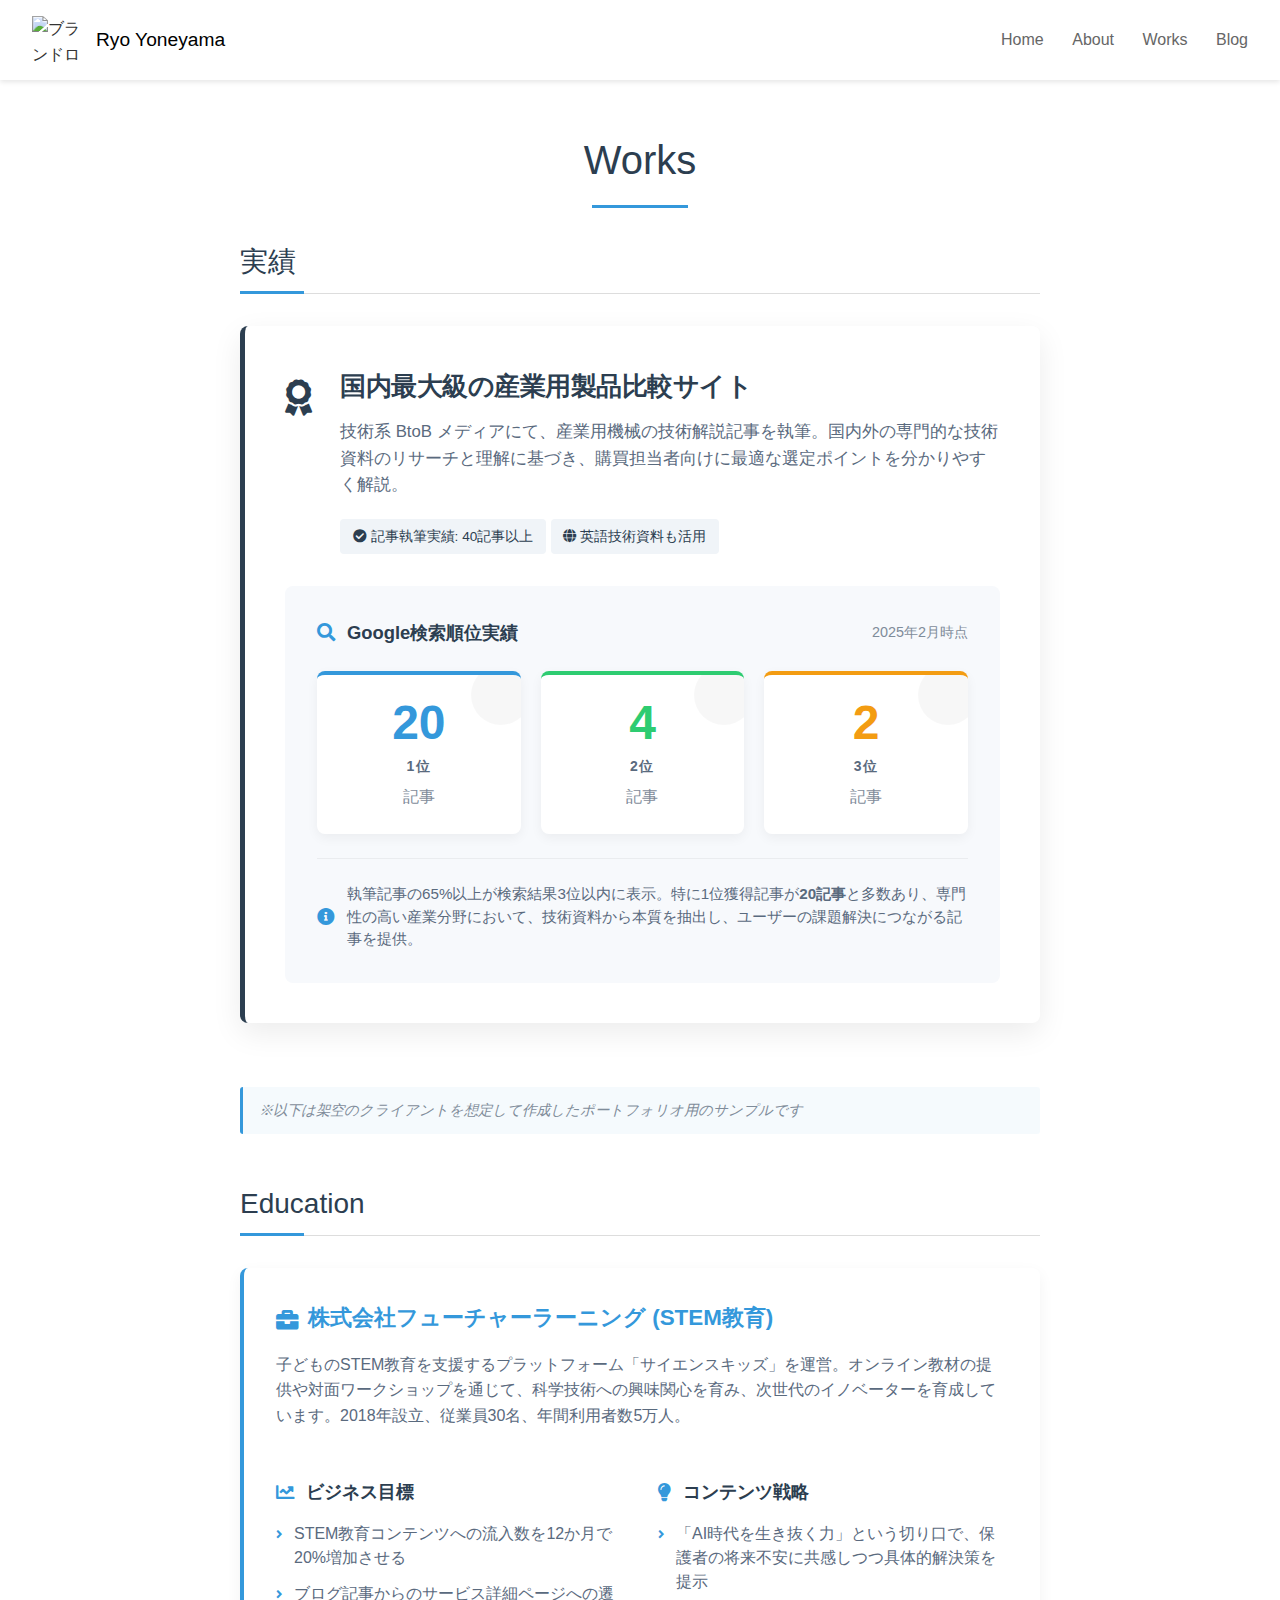
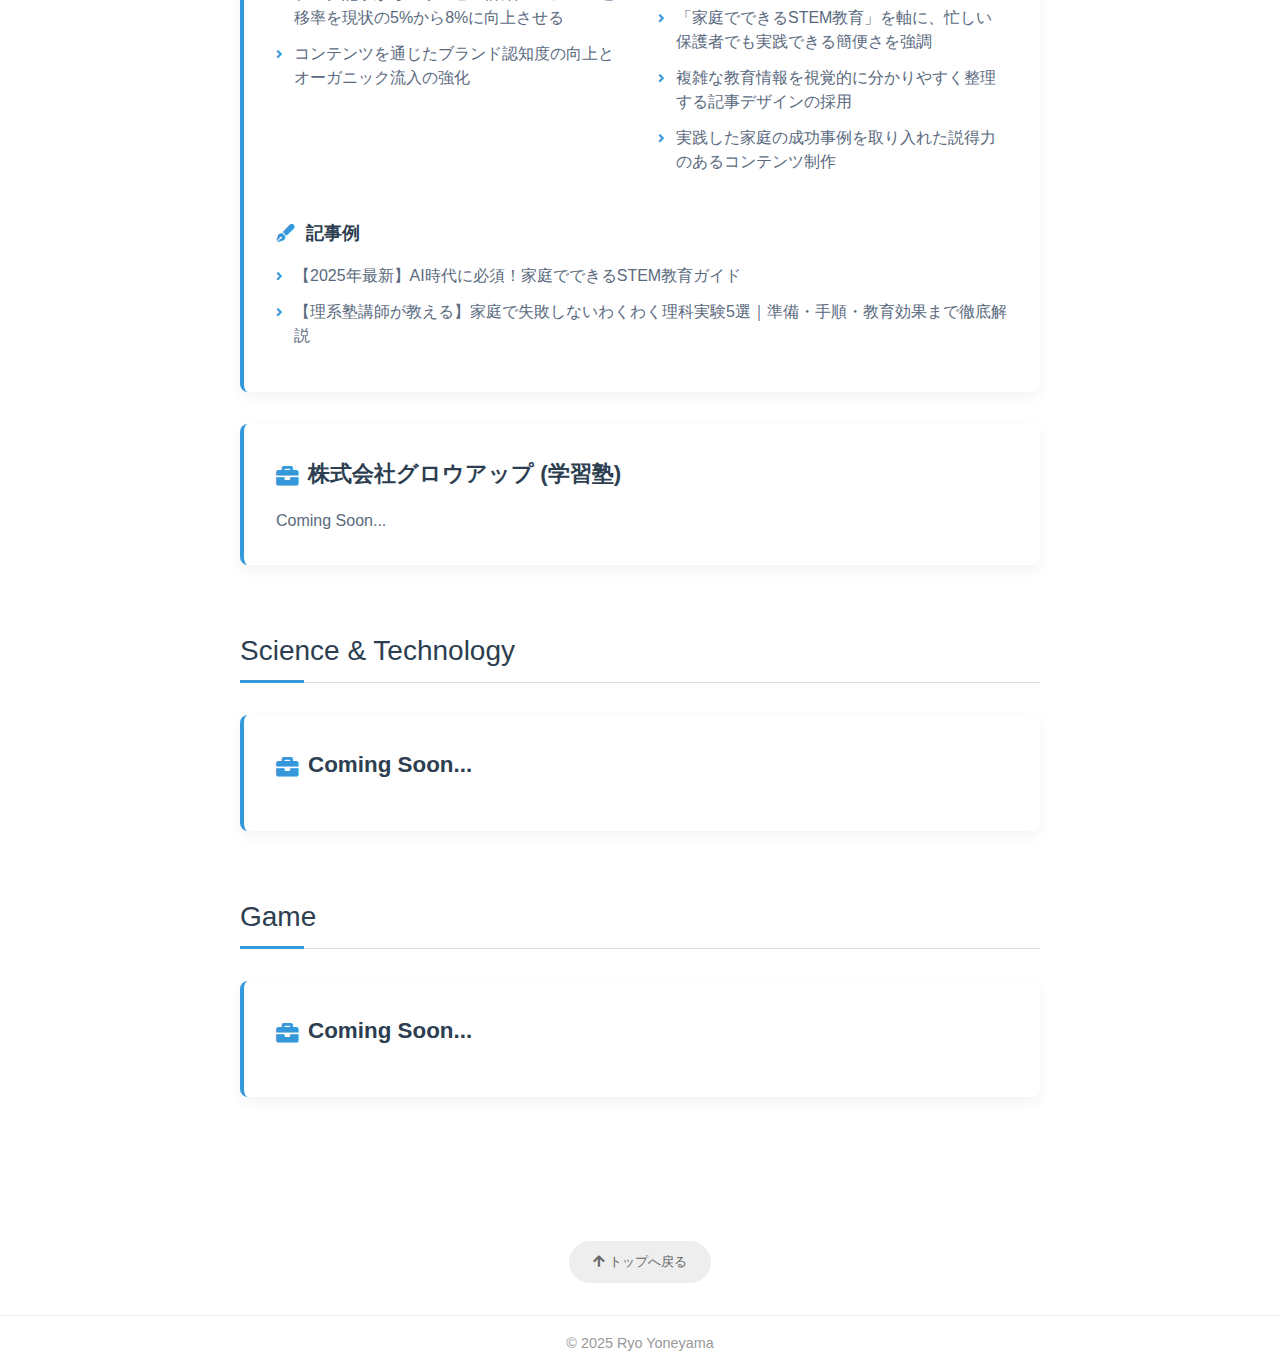
==== Works/index.html @ 212a315f "初期コミット" ====
<!DOCTYPE html>
<html lang="ja">
<head>
  <meta charset="UTF-8">
  <meta name="viewport" content="width=device-width, initial-scale=1.0">
  <title>Works | Ryo Yoneyama</title>
  <link rel="stylesheet" href="../styles/style.css">
  <link rel="stylesheet" href="styles/Client.css">
  <link rel="stylesheet" href="styles/achievements.css">
  <link rel="stylesheet" href="../styles/works.css">
  <link rel="stylesheet" href="https://cdnjs.cloudflare.com/ajax/libs/font-awesome/5.15.4/css/all.min.css">
  <link rel="preconnect" href="https://fonts.googleapis.com">
  <link rel="preconnect" href="https://fonts.gstatic.com" crossorigin>
  <link href="https://fonts.googleapis.com/css2?family=Montserrat:wght@400;500;600;700&display=swap" rel="stylesheet">
</head>
<body>
  <nav>
    <div class="brand">
      <a href="/">
        <img src="https://ucarecdn.com/090e26a0-2323-4245-b5f7-42a350c98425/-/format/auto/" alt="ブランドロゴ" class="logo">
        <span>Ryo Yoneyama</span>
      </a>
    </div>
    <div class="menu">
      <a href="/">Home</a>
      <a href="/about.html">About</a>
      <a href="/Works/index.html">Works</a>
      <a href="/blog.html">Blog</a>
    </div>
  </nav>

  <main class="works-content">
    <h1>Works</h1>
     
    <!-- 表現を改善した実績セクション -->
<section class="works-category">
  <h2>実績</h2>
  <div class="achievement-card">
    <div class="achievement-header">
      <div class="achievement-icon">
        <i class="fas fa-award"></i>
      </div>
      <div class="achievement-title">
        <h3>国内最大級の産業用製品比較サイト</h3>
        <p>技術系 BtoB メディアにて、産業用機械の技術解説記事を執筆。国内外の専門的な技術資料のリサーチと理解に基づき、購買担当者向けに最適な選定ポイントを分かりやすく解説。</p>
        <span class="achievement-tag"><i class="fas fa-check-circle"></i> 記事執筆実績: 40記事以上</span>
        <span class="achievement-tag"><i class="fas fa-globe"></i> 英語技術資料も活用</span>
      </div>
    </div>
    
    <div class="achievement-metrics">
      <div class="metrics-header">
        <div class="metrics-title">
          <i class="fas fa-search"></i>
          <span>Google検索順位実績</span>
        </div>
        <div class="metrics-date">2025年2月時点</div>
      </div>
      
      <div class="metrics-grid">
        <div class="metric-card">
          <div class="metric-number">20</div>
          <div class="metric-label">1位</div>
          <div class="metric-description">記事</div>
        </div>
        
        <div class="metric-card">
          <div class="metric-number">4</div>
          <div class="metric-label">2位</div>
          <div class="metric-description">記事</div>
        </div>
        
        <div class="metric-card">
          <div class="metric-number">2</div>
          <div class="metric-label">3位</div>
          <div class="metric-description">記事</div>
        </div>
      </div>
      
      <div class="achievement-info">
        <i class="fas fa-info-circle info-icon"></i>
        <p class="info-text">執筆記事の65%以上が検索結果3位以内に表示。特に1位獲得記事が<strong>20記事</strong>と多数あり、専門性の高い産業分野において、技術資料から本質を抽出し、ユーザーの課題解決につながる記事を提供。</p>
      </div>
    </div>
  </div>
</section>

    <p class="note">※以下は架空のクライアントを想定して作成したポートフォリオ用のサンプルです</p>
      
    <section class="works-category">
        <h2>Education</h2>
            <!-- 株式会社フューチャーラーニング (STEM教育) -->
            <a href="STEM/index.html" class="card-link">
              <div class="work-item-detail clickable-card">
                <a href="STEM/index.html">
                    <h3>株式会社フューチャーラーニング (STEM教育)</h3>
                </a>
                <p>子どものSTEM教育を支援するプラットフォーム「サイエンスキッズ」を運営。オンライン教材の提供や対面ワークショップを通じて、科学技術への興味関心を育み、次世代のイノベーターを育成しています。2018年設立、従業員30名、年間利用者数5万人。</p>
                <div class="work-item-row">
                    <div class="work-item-col">
                        <h4><i class="fas fa-chart-line"></i> ビジネス目標</h4>
                        <ul>
                          <li><i class="fas fa-angle-right"></i> STEM教育コンテンツへの流入数を12か月で20%増加させる</li>
                          <li><i class="fas fa-angle-right"></i> ブログ記事からのサービス詳細ページへの遷移率を現状の5%から8%に向上させる</li>
                          <li><i class="fas fa-angle-right"></i> コンテンツを通じたブランド認知度の向上とオーガニック流入の強化</li>
                        </ul>
                    </div>
                    <div class="work-item-col">
                        <h4><i class="fas fa-lightbulb"></i> コンテンツ戦略</h4>
                        <ul>
                          <li><i class="fas fa-angle-right"></i> 「AI時代を生き抜く力」という切り口で、保護者の将来不安に共感しつつ具体的解決策を提示</li>
                          <li><i class="fas fa-angle-right"></i> 「家庭でできるSTEM教育」を軸に、忙しい保護者でも実践できる簡便さを強調</li>
                          <li><i class="fas fa-angle-right"></i> 複雑な教育情報を視覚的に分かりやすく整理する記事デザインの採用</li>
                          <li><i class="fas fa-angle-right"></i> 実践した家庭の成功事例を取り入れた説得力のあるコンテンツ制作</li>
                        </ul>
                    </div>
                </div>
                <div class="work-item-col">
                  <h4><i class="fas fa-pen-fancy"></i>記事例</h4>
                  <ul>
                    <li><i class="fas fa-angle-right"></i>【2025年最新】AI時代に必須！家庭でできるSTEM教育ガイド</li>
                    <li><i class="fas fa-angle-right"></i>【理系塾講師が教える】家庭で失敗しないわくわく理科実験5選｜準備・手順・教育効果まで徹底解説                    </li>
                  </ul>
                </div>  
              </div>
            </a>

            <!-- 株式会社グロウアップ (学習塾) -->
            <a href="#" class="work-item">
                <h3>株式会社グロウアップ (学習塾)</h3>
                <p>Coming Soon...</p>
            </a>
    </section>

    <section class="works-category">
        <h2>Science & Technology</h2>
            <a href="#" class="work-item">
                <h3>Coming Soon...</h3>
            </a>
    </section>

    <section class="works-category">
        <h2>Game</h2>
            <a href="#" class="work-item">
                <h3>Coming Soon...</h3>
            </a>
    </section>

  </main>

  <div class="back-to-top">
    <button id="scrollToTopBtn"><i class="fas fa-arrow-up"></i> トップへ戻る</button>
  </div>

  <footer>
    © 2025 Ryo Yoneyama 
  </footer>

  <script src="../scripts/script.js"></script>
</body>
</html>
---- styles/style.css ----
/* styles/style.css */
/* リセットCSS (必要に応じて追加) */
body, h1, h2, h3, p, ul, li {
  margin: 0;
  padding: 0;
}


/* 全体的なスタイル */
body {
  font-family: 'Poppins', 'Noto Sans JP', sans-serif;
  -webkit-font-smoothing: antialiased;
  -moz-osx-font-smoothing: grayscale;
  font-weight: 400; /* 基本の太さを 400 に */
  line-height: 1.6;
  color: #333;
  background-color: #fff;
}


/* 見出し */
h1 {
  font-weight: 500; /* 例 */
}


h2 {
  font-weight: 500; /* Category, Service, About の見出し */
}


.category-item h3 {
  font-weight: 600; /* 各カテゴリのタイトル (教育、科学技術、ゲーム) */
}


.category-subtitle {
  font-weight: 500; /* EDUCATION など */
  /* ... */
}
.profile h2{
    font-weight: 600; /* 米山 凌 */
}


.personal-info h3,
  .career h3, .contact h3 {
    font-weight: 500;
}


/* ナビゲーション */
nav {
  display: flex;
  justify-content: space-between;
  align-items: center;
  padding: 1rem 2rem;
  background-color: #fff;
  box-shadow: 0 2px 5px rgba(0, 0, 0, 0.1);
}


/* styles/style.css */

.brand a {
    display: flex;
    align-items: center;
    gap: 1rem; /* ロゴとテキストの間隔 */
    text-decoration: none;
    color: inherit;
  }
  
.logo {
    width: 3rem;
    height: 3rem;
  }
  
.brand span {
    font-size: 1.2rem;      /* 画像に合わせて調整 */
    font-weight: 400;      /* 画像に合わせて調整 */
    font-family: sans-serif; /* より一般的なサンセリフ体に */
    color: #000;            /* 画像に合わせて黒に */
  }


.menu a {
  margin-left: 1.5rem;
  text-decoration: none;
  color: #666;
  transition: color 0.2s;
}


.menu a:hover {
  color: #333;
}


/* 改善したヒーローセクションのCSS */

/* エレガントなフォントを使用したヒーローセクションのCSS（アニメーションなし） */

.hero {
  position: relative;
  height: 85vh;
  width: 100%;
  overflow: hidden;
}

.hero-image {
  width: 100%;
  height: 100%;
  object-fit: cover;
  filter: brightness(90%) contrast(110%);
}

.hero-overlay {
  position: absolute;
  top: 0;
  left: 0;
  width: 100%;
  height: 100%;
  background: linear-gradient(135deg, rgba(0, 0, 0, 0.7) 0%, rgba(0, 0, 0, 0.4) 100%);
}

.hero-content {
  position: absolute;
  top: 50%;
  left: 10%;
  transform: translateY(-50%);
  max-width: 40rem;
  z-index: 10;
  color: #fff;
}

.text-container {
  position: relative;
  margin-bottom: 2.5rem;
}

/* エレガントなタイポグラフィ */
.hero-headline {
  font-family: 'Playfair Display', 'Noto Serif JP', serif;
  font-weight: 700;
  font-size: 2.8rem;
  line-height: 1.4;
  letter-spacing: -0.02em;
  margin-bottom: 1.5rem;
}

.hero-subtext {
  font-family: 'Playfair Display', 'Noto Serif JP', serif;
  font-size: 1.5rem;
  font-weight: 400;
  line-height: 1.7;
  letter-spacing: 0.01em;
  margin-bottom: 1rem;
  font-style: italic;
}

.hero-line, 
.hero-line-sub {
  display: block;
  white-space: nowrap;
  position: relative;
}

/* CTAボタンスタイル */
.hero-cta {
  display: inline-block;
  background: linear-gradient(135deg, #3498db 0%, #2980b9 100%);
  color: #fff;
  text-decoration: none;
  padding: 1rem 2.2rem;
  border-radius: 50px;
  font-size: 1rem;
  font-weight: 500;
  letter-spacing: 0.05em;
  text-transform: uppercase;
  transition: all 0.3s ease;
  box-shadow: 0 10px 20px rgba(0, 0, 0, 0.1);
}

.hero-cta:hover {
  background: linear-gradient(135deg, #2980b9 0%, #2c3e50 100%);
  transform: translateY(-3px);
  box-shadow: 0 15px 30px rgba(0, 0, 0, 0.2);
}

.hero-cta i {
  margin-left: 0.5rem;
  transition: transform 0.3s ease;
}

.hero-cta:hover i {
  transform: translateX(5px);
}

/* レスポンシブ調整 */
@media (max-width: 768px) {
  .hero-content {
    left: 5%;
    right: 5%;
  }

  .hero-headline {
    font-size: 2.2rem;
  }

  .hero-subtext {
    font-size: 1.3rem;
  }
}

@media (max-width: 480px) {
  .hero {
    height: 80vh;
  }

  .hero-headline {
    font-size: 1.9rem;
  }

  .hero-subtext {
    font-size: 1.1rem;
  }
}

/* フェードイン用のアニメーション定義 */
@keyframes fadeInDown {
  from {
    opacity: 0;
    transform: translateY(-20px);
  }
  to {
    opacity: 1;
    transform: translateY(0);
  }
}

/* 各要素のアニメーション設定 */
.hero-line, 
.hero-line-sub {
  opacity: 0;
  animation: fadeInDown 0.7s ease forwards;
}

/* 順番に表示されるよう遅延を設定 */
.hero-line:nth-child(1) {
  animation-delay: 0.3s;
}

.hero-line:nth-child(2) {
  animation-delay: 0.7s;
}

.hero-line-sub:nth-child(1) {
  animation-delay: 1.1s;
}

.hero-line-sub:nth-child(2) {
  animation-delay: 1.5s;
}

/* CTAボタンのフェードイン */
.hero-cta {
  opacity: 0;
  animation: fadeInDown 0.7s ease forwards;
  animation-delay: 2s;
}


/* styles/style.css */



.category {
  padding: 5rem 0;
  text-align: center;
}

.category h2 {
  font-size: 2.25rem;
  margin-bottom: 4rem;
  font-weight: 300;
  position: relative;
  display: inline-block;
}

.category h2:after {
  content: "";
  position: absolute;
  bottom: -1rem;
  left: 50%;
  transform: translateX(-50%);
  width: 6rem;
  height: 3px;
  background-color: #3498db;
}

.category-container{
  display:flex;
  justify-content: center;
  gap:5rem;
  flex-wrap: wrap;
}

.category-item {
  width: 18rem;
  text-align: center;
  padding: 2rem 1.5rem;
  background-color: #fff;
  border-radius: 8px;
  box-shadow: 0 5px 15px rgba(0, 0, 0, 0.05);
  transition: transform 0.3s ease, box-shadow 0.3s ease;
}


.category-item:hover {
  transform: translateY(-8px);
  box-shadow: 0 8px 25px rgba(0, 0, 0, 0.1);
}

.category-item i {
  font-size: 3rem;
  color: #3498db;
  margin-bottom: 1.5rem;
  transition: color 0.3s ease;
}

.category-item:hover i {
  color: #2980b9;
}



.category-item h3 {
  font-size: 1.6rem;
  font-weight: 600;
  margin-bottom: 0.5rem;
  color: #2c3e50;
}

.category-subtitle {
  font-size: 0.9rem;
  color: #7f8c9a;
  font-weight: 500;
  letter-spacing: 1px;
  margin-bottom: 1.25rem;
  position: relative;
  display: inline-block;
}
.category-subtitle:after {
  content: "";
  position: absolute;
  bottom: -0.5rem;
  left: 50%;
  transform: translateX(-50%);
  width: 3rem;
  height: 2px;
  background-color: #3498db;
}

.category-item p {
  font-size: 0.95rem;
  color: #5a6a7e;
  line-height: 1.6;
  text-align: left;
}

/* 改善したServiceセクション用CSS */

.service {
  padding: 5rem 0;
  background-color: #f7f9fc;
  text-align: center;
}

.service h2 {
  font-size: 2.25rem;
  margin-bottom: 4rem;
  font-weight: 300;
  position: relative;
  display: inline-block;
}

.service h2:after {
  content: "";
  position: absolute;
  bottom: -1rem;
  left: 50%;
  transform: translateX(-50%);
  width: 6rem;
  height: 3px;
  background-color: #3498db;
}

.service-container {
  display: flex;
  flex-wrap: wrap;
  justify-content: center;
  gap: 2rem;
  max-width: 72rem;
  margin: 0 auto;
}

.service-item {
  display: flex;
  flex-direction: column;
  align-items: center;
  background-color: #fff;
  padding: 2.5rem 1.5rem;
  border-radius: 8px;
  box-shadow: 0 5px 15px rgba(0, 0, 0, 0.05);
  width: 20rem;
  transition: transform 0.3s ease, box-shadow 0.3s ease;
  text-align: center;
}

.service-item:hover {
  transform: translateY(-8px);
  box-shadow: 0 12px 30px rgba(0, 0, 0, 0.1);
}

.service-icon {
  width: 80px;
  height: 80px;
  background-color: rgba(52, 152, 219, 0.1);
  border-radius: 50%;
  display: flex;
  align-items: center;
  justify-content: center;
  margin-bottom: 1.5rem;
}

.service-icon i {
  font-size: 2rem;
  color: #3498db;
  transition: transform 0.3s ease;
}

.service-item:hover .service-icon i {
  transform: scale(1.15);
}

.service-item h3 {
  font-size: 1.3rem;
  font-weight: 600;
  color: #2c3e50;
  margin-bottom: 1rem;
}

.service-item p {
  font-size: 0.95rem;
  color: #5a6a7e;
  line-height: 1.6;
}

/* レスポンシブ対応 */
@media (max-width: 992px) {
  .service-container {
    gap: 1.5rem;
  }
  
  .service-item {
    width: calc(50% - 1.5rem);
    padding: 2rem 1rem;
  }
}

@media (max-width: 768px) {
  .service-item {
    width: 100%;
  }
}


/* 技術スキルセクション用CSS */

.skills {
  padding: 5rem 0;
  text-align: center;
  background-color: #f7f9fc;
}

.skills h2 {
  font-size: 2.25rem;
  margin-bottom: 4rem;
  font-weight: 300;
  position: relative;
  display: inline-block;
}

.skills h2:after {
  content: "";
  position: absolute;
  bottom: -1rem;
  left: 50%;
  transform: translateX(-50%);
  width: 6rem;
  height: 3px;
  background-color: #3498db;
}

.skills-container {
  max-width: 60rem;
  margin: 0 auto;
}

.skill-card {
  display: flex;
  background-color: #fff;
  border-radius: 8px;
  padding: 2.5rem;
  box-shadow: 0 5px 15px rgba(0, 0, 0, 0.05);
  margin-bottom: 1.5rem;
  transition: transform 0.3s ease, box-shadow 0.3s ease;
  text-align: left;
}

.skill-card:hover {
  transform: translateY(-5px);
  box-shadow: 0 12px 30px rgba(0, 0, 0, 0.1);
}

.skill-icon {
  flex: 0 0 80px;
  height: 80px;
  background-color: rgba(52, 152, 219, 0.1);
  border-radius: 50%;
  display: flex;
  align-items: center;
  justify-content: center;
  margin-right: 2rem;
}

.skill-icon i {
  font-size: 2.5rem;
  color: #3498db;
}

.skill-content {
  flex: 1;
}

.skill-content h3 {
  font-size: 1.4rem;
  font-weight: 600;
  margin-bottom: 1rem;
  color: #2c3e50;
}

.skill-content p {
  font-size: 1rem;
  line-height: 1.7;
  color: #5a6a7e;
  margin-bottom: 1.5rem;
}

.skill-tags {
  display: flex;
  flex-wrap: wrap;
  gap: 0.75rem;
}

.skill-tag {
  display: inline-block;
  padding: 0.35rem 0.9rem;
  background-color: rgba(52, 152, 219, 0.1);
  color: #3498db;
  border-radius: 20px;
  font-size: 0.85rem;
  font-weight: 500;
}

/* レスポンシブ対応 */
@media (max-width: 768px) {
  .skill-card {
    flex-direction: column;
    padding: 1.5rem;
  }
  
  .skill-icon {
    margin: 0 auto 1.5rem;
  }
  
  .skill-content h3 {
    text-align: center;
  }
  
  .skill-tags {
    justify-content: center;
  }
}


/* styles/style.css */
.back-to-top {
  /* text-align: center; は不要なので削除 */
  /* text-align: right; も不要なので削除 */
  padding: 2rem 0; /* 上下の余白はそのまま */
}


.back-to-top button {
  display: block; /* ブロックレベル要素に変更 */
  margin: 0 auto;  /* 左右のマージンを auto にして中央揃え */
  /* 既存のスタイルはそのまま */
  align-items: center;
  gap: 0.5rem;
  padding: 0.75rem 1.5rem;
  background-color: #eee;
  color: #666;
  border: none;
  border-radius: 9999px;
  cursor: pointer;
  transition: background-color 0.2s;
}


.back-to-top button:hover {
  background-color: #ddd;
}


/* フッター */
footer {
  text-align: center;
  padding: 1rem;
  border-top: 1px solid #eee;
  color: #999;
  font-size: 0.9rem;
}




/* styles/style.css */


/* ... (既存のスタイルはそのまま) ... */


/* works.css - 全体的なWorkページのスタイル改善 */

.works-content {
  max-width: 800px;
  margin: 0 auto;
  padding: 3rem 2rem;
}

.works-content h1 {
  font-size: 2.5rem;
  margin-bottom: 3rem;
  font-weight: 300;
  position: relative;
  display: inline-block;
  color: #2c3e50;
  text-align: center;
  width: 100%;
}

.works-content h1:after {
  content: "";
  position: absolute;
  bottom: -1rem;
  left: 50%;
  transform: translateX(-50%);
  width: 6rem;
  height: 3px;
  background-color: #3498db;
}

.works-category {
  margin-bottom: 4rem;
}

.works-category h2 {
  font-size: 1.75rem;
  font-weight: 300;
  margin-bottom: 2rem;
  border-bottom: 1px solid #ddd;
  padding-bottom: 0.5rem;
  color: #2c3e50;
  position: relative;
}

.works-category h2:after {
  content: "";
  position: absolute;
  bottom: -1px;
  left: 0;
  width: 4rem;
  height: 3px;
  background-color: #3498db;
}

.note {
  font-size: 0.9rem;
  color: #7f8c9a;
  margin-bottom: 3rem;
  font-style: italic;
  padding: 0.75rem 1rem;
  background-color: rgba(52, 152, 219, 0.05);
  border-left: 3px solid #3498db;
  border-radius: 3px;
}



@media (max-width: 768px) {
  .works-content {
    padding: 2rem 1.5rem;
  }
  
  .work-item-row {
    grid-template-columns: 1fr;
    gap: 1.5rem;
  }
  
  .work-item-detail, 
  .work-item {
    padding: 1.5rem;
  }
}

/* レスポンシブ対応 (例) */
@media (max-width: 768px) {
  nav {
    flex-direction: column;
    align-items: flex-start;
  }


  .menu {
    margin-top: 1rem;
  }


  .menu a {
    margin-left: 0;
    margin-right: 1rem;
    display: block;
    margin-bottom: 0.5rem;
  }
  .hero-content{
      left: 1rem;
      padding: 1rem;
      font-size: 1rem;
  }
  .category-container{
      gap: 2rem;
  }
  .category-item{
      width: 100%;
  }
  .service-container{
      gap:1rem
  }
  .service-item{
      width: 100%;
  }
  .info-container{
      grid-template-columns: 1fr;
  }
}
---- Works/styles/Client.css ----
/* styles/Works/STEM/Client.css */
/* 必要に応じてクライアント固有のスタイルを記述 */

:root {
  --primary-color: #3498db;    /* メインカラー：青 */
  --secondary-color: #e74c3c;  /* アクセントカラー：赤 */
  --tertiary-color: #2ecc71;   /* ハイライトカラー：緑 */
  --bg-light: #f8f8f8;         /* 薄い背景色 */
  --text-dark: #333;           /* 濃いテキスト色 */
  --text-medium: #666;         /* 中間テキスト色 */
  --border-color: #ddd;        /* ボーダー色 */
}

.work-item-detail h1 {
  font-size: 2rem;
  font-weight: 300;
  margin-bottom: 2rem;
  color: var(--text-dark);
  border-bottom: 2px solid var(--primary-color);
  padding-bottom: 0.5rem;
}

.company-info h2 {
  font-size: 1.5rem;
  font-weight: 500;
  margin-bottom: 1rem;
  color: var(--text-dark);
}

.company-info p,
.work-item-col ul,
.article-item ul {
  color: var(--text-medium);
  line-height: 1.6;
  margin-bottom: 1.5rem;
  list-style: none;
}

.work-item-row {
  display: grid;
  grid-template-columns: 1fr 1fr;
  gap: 2rem;
  margin-bottom: 2rem;
}

.work-item-col h3 {
  font-size: 1.2rem;
  font-weight: 500;
  margin-bottom: 1rem;
  border-bottom: 1px solid var(--border-color);
  padding-bottom: 0.5rem;
  color: var(--text-dark);
}

.article-list h3 {
  font-size: 1.5rem;
  font-weight: 500;
  margin-bottom: 1.5rem;
  border-bottom: 2px solid var(--primary-color);
  padding-bottom: 0.5rem;
  color: var(--text-dark);
}

/* 記事グリッドレイアウト */
.article-grid {
  display: grid;
  grid-template-columns: repeat(auto-fill, minmax(300px, 1fr));
  gap: 1.5rem;
}

/* 記事アイテムのスタイル改善 */
.article-item {
  background-color: var(--bg-light);
  padding: 1.2rem;  /* パディングを増やして余白を広く */
  border-radius: 8px;  /* 角丸を少し大きく */
  border-left: 4px solid var(--primary-color);  /* 左側にアクセントボーダー */
  transition: transform 0.2s, box-shadow 0.2s;  /* アニメーション効果 */
  box-shadow: 0 1px 3px rgba(0, 0, 0, 0.1);  /* 微妙な影を追加 */
  text-decoration: none;
  display: block;
}

.article-item:hover {
  transform: translateY(-5px);  /* ホバー時に少し上に移動 */
  box-shadow: 0 5px 15px rgba(0, 0, 0, 0.15);  /* ホバー時に影を強調 */
}

/* 記事タイトルのスタイル改善 */
.article-item h4 {
  font-size: 1.1rem;
  font-weight: 600;
  margin-bottom: 0;
  color: var(--primary-color);
  transition: color 0.2s;
  position: relative; 
  padding-left: 1.5rem; /* アイコン用のスペース */
  line-height: 1.4;
}

/* タイトルアイコン */
.article-item h4::before {
  content: "\f02d"; /* Font Awesome の本アイコン */
  font-family: "Font Awesome 5 Free";
  font-weight: 900;
  position: absolute;
  left: 0;
  top: 2px;
  color: var(--primary-color);
}

.article-item:hover h4 {
  color: #003b79; 
  text-decoration: underline;
}

@media (max-width: 768px) {
  .work-item-row {
    grid-template-columns: 1fr;
  }
  
  .article-item {
    padding: 1rem;
  }
  
  .article-item ul li {
    padding-left: 1.5rem;
  }
}
---- Works/styles/achievements.css ----
/* achievements.css - プロフェッショナル版 */

.achievement-card {
    background-color: #fff;
    border-radius: 8px;
    box-shadow: 0 10px 30px rgba(0, 0, 0, 0.08);
    padding: 2.5rem;
    margin-bottom: 2.5rem;
    border-left: 5px solid #2c3e50; /* より落ち着いた色調 */
    transition: transform 0.3s ease, box-shadow 0.3s ease;
    position: relative;
  }
  
  .achievement-card:hover {
    transform: translateY(-5px);
    box-shadow: 0 15px 35px rgba(0, 0, 0, 0.12);
  }
  
  .achievement-header {
    display: flex;
    align-items: flex-start;
    margin-bottom: 2rem;
  }
  
  .achievement-icon {
    font-size: 2.25rem;
    color: #2c3e50;
    margin-right: 1.75rem;
    padding-top: 0.25rem;
  }
  
  .achievement-title h3 {
    font-size: 1.6rem;
    font-weight: 600;
    margin: 0 0 0.75rem 0;
    color: #2c3e50;
    letter-spacing: -0.5px;
  }
  
  .achievement-title p {
    color: #5a6a7e;
    margin: 0 0 0.75rem 0;
    font-size: 1.05rem;
    line-height: 1.6;
  }
  
  .achievement-tag {
    display: inline-block;
    background-color: #f0f4f8;
    color: #2c3e50;
    padding: 0.4rem 0.8rem;
    border-radius: 4px;
    font-size: 0.85rem;
    font-weight: 500;
    margin-top: 0.5rem;
  }
  
  .achievement-metrics {
    background-color: #f7f9fc;
    border-radius: 8px;
    padding: 2rem;
    position: relative;
  }
  
  .metrics-header {
    display: flex;
    justify-content: space-between;
    align-items: center;
    margin-bottom: 1.5rem;
  }
  
  .metrics-title {
    font-weight: 600;
    color: #2c3e50;
    display: flex;
    align-items: center;
    font-size: 1.15rem;
  }
  
  .metrics-title i {
    margin-right: 0.75rem;
    color: #3498db;
  }
  
  .metrics-date {
    font-size: 0.9rem;
    color: #7f8c9a;
    font-weight: 500;
  }
  
  .metrics-grid {
    display: grid;
    grid-template-columns: repeat(3, 1fr);
    gap: 1.25rem;
  }
  
  .metric-card {
    background-color: white;
    border-radius: 8px;
    padding: 1.5rem;
    text-align: center;
    box-shadow: 0 4px 12px rgba(0, 0, 0, 0.05);
    position: relative;
    overflow: hidden;
  }
  
  .metric-card:nth-child(1) {
    border-top: 4px solid #3498db; /* 1位 - 青 */
  }
  
  .metric-card:nth-child(2) {
    border-top: 4px solid #2ecc71; /* 2位 - 緑 */
  }
  
  .metric-card:nth-child(3) {
    border-top: 4px solid #f39c12; /* 3位 - オレンジ */
  }
  
  .metric-number {
    font-size: 3rem;
    font-weight: 700;
    margin-bottom: 0.5rem;
    line-height: 1;
    position: relative;
    z-index: 2;
  }
  
  .metric-card:nth-child(1) .metric-number {
    color: #3498db;
  }
  
  .metric-card:nth-child(2) .metric-number {
    color: #2ecc71;
  }
  
  .metric-card:nth-child(3) .metric-number {
    color: #f39c12;
  }
  
  .metric-label {
    font-size: 0.875rem;
    color: #5a6a7e;
    text-transform: uppercase;
    letter-spacing: 1.5px;
    font-weight: 600;
    position: relative;
    z-index: 2;
  }
  
  .metric-description {
    font-size: 1rem;
    margin-top: 0.4rem;
    color: #7f8c9a;
    position: relative;
    z-index: 2;
  }
  
  .metric-card::before {
    content: '';
    position: absolute;
    top: -10px;
    right: -10px;
    width: 60px;
    height: 60px;
    border-radius: 50%;
    background-color: rgba(0, 0, 0, 0.03);
    z-index: 1;
  }
  
  .achievement-info {
    margin-top: 1.5rem;
    padding-top: 1.5rem;
    border-top: 1px solid rgba(0, 0, 0, 0.05);
    display: flex;
    align-items: center;
  }
  
  .info-icon {
    color: #3498db;
    margin-right: 0.75rem;
    font-size: 1.1rem;
  }
  
  .info-text {
    font-size: 0.95rem;
    color: #5a6a7e;
    line-height: 1.5;
  }
  
  /* レスポンシブ対応 */
  @media (max-width: 768px) {
    .metrics-grid {
      grid-template-columns: 1fr;
      gap: 1rem;
    }
    
    .achievement-header {
      flex-direction: column;
    }
    
    .achievement-icon {
      margin-bottom: 1rem;
      margin-right: 0;
    }
    
    .achievement-card {
      padding: 1.5rem;
    }
    
    .achievement-metrics {
      padding: 1.5rem;
    }
  }
---- styles/works.css ----
/* works.css - 全体的なWorkページのスタイル改善 */

.works-content {
    max-width: 800px;
    margin: 0 auto;
    padding: 3rem 2rem;
  }
  
  .works-content h1 {
    font-size: 2.5rem;
    margin-bottom: 3rem;
    font-weight: 300;
    position: relative;
    display: inline-block;
    color: #2c3e50;
    text-align: center;
    width: 100%;
  }
  
  .works-content h1:after {
    content: "";
    position: absolute;
    bottom: -1rem;
    left: 50%;
    transform: translateX(-50%);
    width: 6rem;
    height: 3px;
    background-color: #3498db;
  }
  
  .works-category {
    margin-bottom: 4rem;
  }
  
  .works-category h2 {
    font-size: 1.75rem;
    font-weight: 300;
    margin-bottom: 2rem;
    border-bottom: 1px solid #ddd;
    padding-bottom: 0.5rem;
    color: #2c3e50;
    position: relative;
  }
  
  .works-category h2:after {
    content: "";
    position: absolute;
    bottom: -1px;
    left: 0;
    width: 4rem;
    height: 3px;
    background-color: #3498db;
  }
  
  .note {
    font-size: 0.9rem;
    color: #7f8c9a;
    margin-bottom: 3rem;
    font-style: italic;
    padding: 0.75rem 1rem;
    background-color: rgba(52, 152, 219, 0.05);
    border-left: 3px solid #3498db;
    border-radius: 3px;
  }
  
  /* 実績セクション以外の work-item のスタイル改善 */
  .work-item {
    background-color: #fff;
    border-radius: 8px;
    box-shadow: 0 5px 15px rgba(0, 0, 0, 0.05);
    padding: 2rem;
    text-decoration: none;
    color: inherit;
    display: block;
    margin-bottom: 1.5rem;
    transition: transform 0.3s ease, box-shadow 0.3s ease;
    border-left: 4px solid #3498db;
  }
  
  .work-item:hover {
    transform: translateY(-5px);
    box-shadow: 0 12px 30px rgba(0, 0, 0, 0.1);
  }
  
  .work-item h3 {
    font-size: 1.4rem;
    font-weight: 600;
    margin-bottom: 1rem;
    color: #2c3e50;
    position: relative;
    padding-left: 2rem;
  }
  
  .work-item h3:before {
    content: "\f0b1"; /* ブリーフケースアイコン */
    font-family: "Font Awesome 5 Free";
    font-weight: 900;
    position: absolute;
    left: 0;
    top: 2px;
    color: #3498db;
  }
  
  .work-item p {
    font-size: 1rem;
    color: #5a6a7e;
    line-height: 1.6;
  }
  
  /* 詳細ワークアイテム（フューチャーラーニングなど） */
  .work-item-detail {
    background-color: #fff;
    border-radius: 8px;
    box-shadow: 0 5px 15px rgba(0, 0, 0, 0.05);
    padding: 2rem;
    margin-bottom: 2rem;
    border-left: 4px solid #3498db;
    transition: transform 0.3s ease, box-shadow 0.3s ease;
  }
  
  .work-item-detail:hover {
    transform: translateY(-5px);
    box-shadow: 0 12px 30px rgba(0, 0, 0, 0.1);
  }
  
  .work-item-detail > a {
    text-decoration: none;
    color: inherit;
  }
  
  .work-item-detail h3 {
    font-size: 1.4rem;
    font-weight: 600;
    margin-bottom: 1rem;
    color: #2c3e50;
    position: relative;
    padding-left: 2rem;
  }
  
  .work-item-detail h3:before {
    content: "\f0b1"; /* ブリーフケースアイコン */
    font-family: "Font Awesome 5 Free";
    font-weight: 900;
    position: absolute;
    left: 0;
    top: 2px;
    color: #3498db;
  }
  
  .work-item-detail > p {
    font-size: 1rem;
    color: #5a6a7e;
    line-height: 1.6;
    margin-bottom: 1.5rem;
  }
  
  .work-item-col h4 {
    font-size: 1.15rem;
    font-weight: 600;
    color: #2c3e50;
    margin-bottom: 1rem;
    display: flex;
    align-items: center;
  }
  
  .work-item-col h4 i {
    margin-right: 0.75rem;
    color: #3498db;
  }
  
  .work-item-col ul {
    list-style: none;
    padding: 0;
    margin: 0;
  }
  
  .work-item-col ul li {
    display: flex;
    align-items: baseline;
    margin-bottom: 0.75rem;
    color: #5a6a7e;
    line-height: 1.5;
  }
  
  .work-item-col ul li i {
    color: #3498db;
    margin-right: 0.75rem;
    font-size: 0.8rem;
    flex-shrink: 0;
  }
  
  @media (max-width: 768px) {
    .works-content {
      padding: 2rem 1.5rem;
    }
    
    .work-item-row {
      grid-template-columns: 1fr;
      gap: 1.5rem;
    }
    
    .work-item-detail, 
    .work-item {
      padding: 1.5rem;
    }
  }


  .card-link {
    text-decoration: none;
    color: inherit;
    display: block;
  }
  
  .clickable-card {
    position: relative;
    cursor: pointer;
  }
  
  .clickable-card h3 {
    color: #3498db;
    transition: color 0.3s ease;
  }
  
  .clickable-card:hover h3 {
    color: #2980b9;
    text-decoration: underline;
  }
  
  .clickable-card::after {
    content: "\f054"; /* 右矢印アイコン */
    font-family: "Font Awesome 5 Free";
    font-weight: 900;
    position: absolute;
    top: 2rem;
    right: 2rem;
    color: #3498db;
    font-size: 1.25rem;
    opacity: 0;
    transition: opacity 0.3s ease, transform 0.3s ease;
  }
  
  .clickable-card:hover::after {
    opacity: 1;
    transform: translateX(5px);
  }
  
  @media (max-width: 768px) {
    .clickable-card::after {
      top: 1.5rem;
      right: 1.5rem;
      font-size: 1rem;
    }
  }
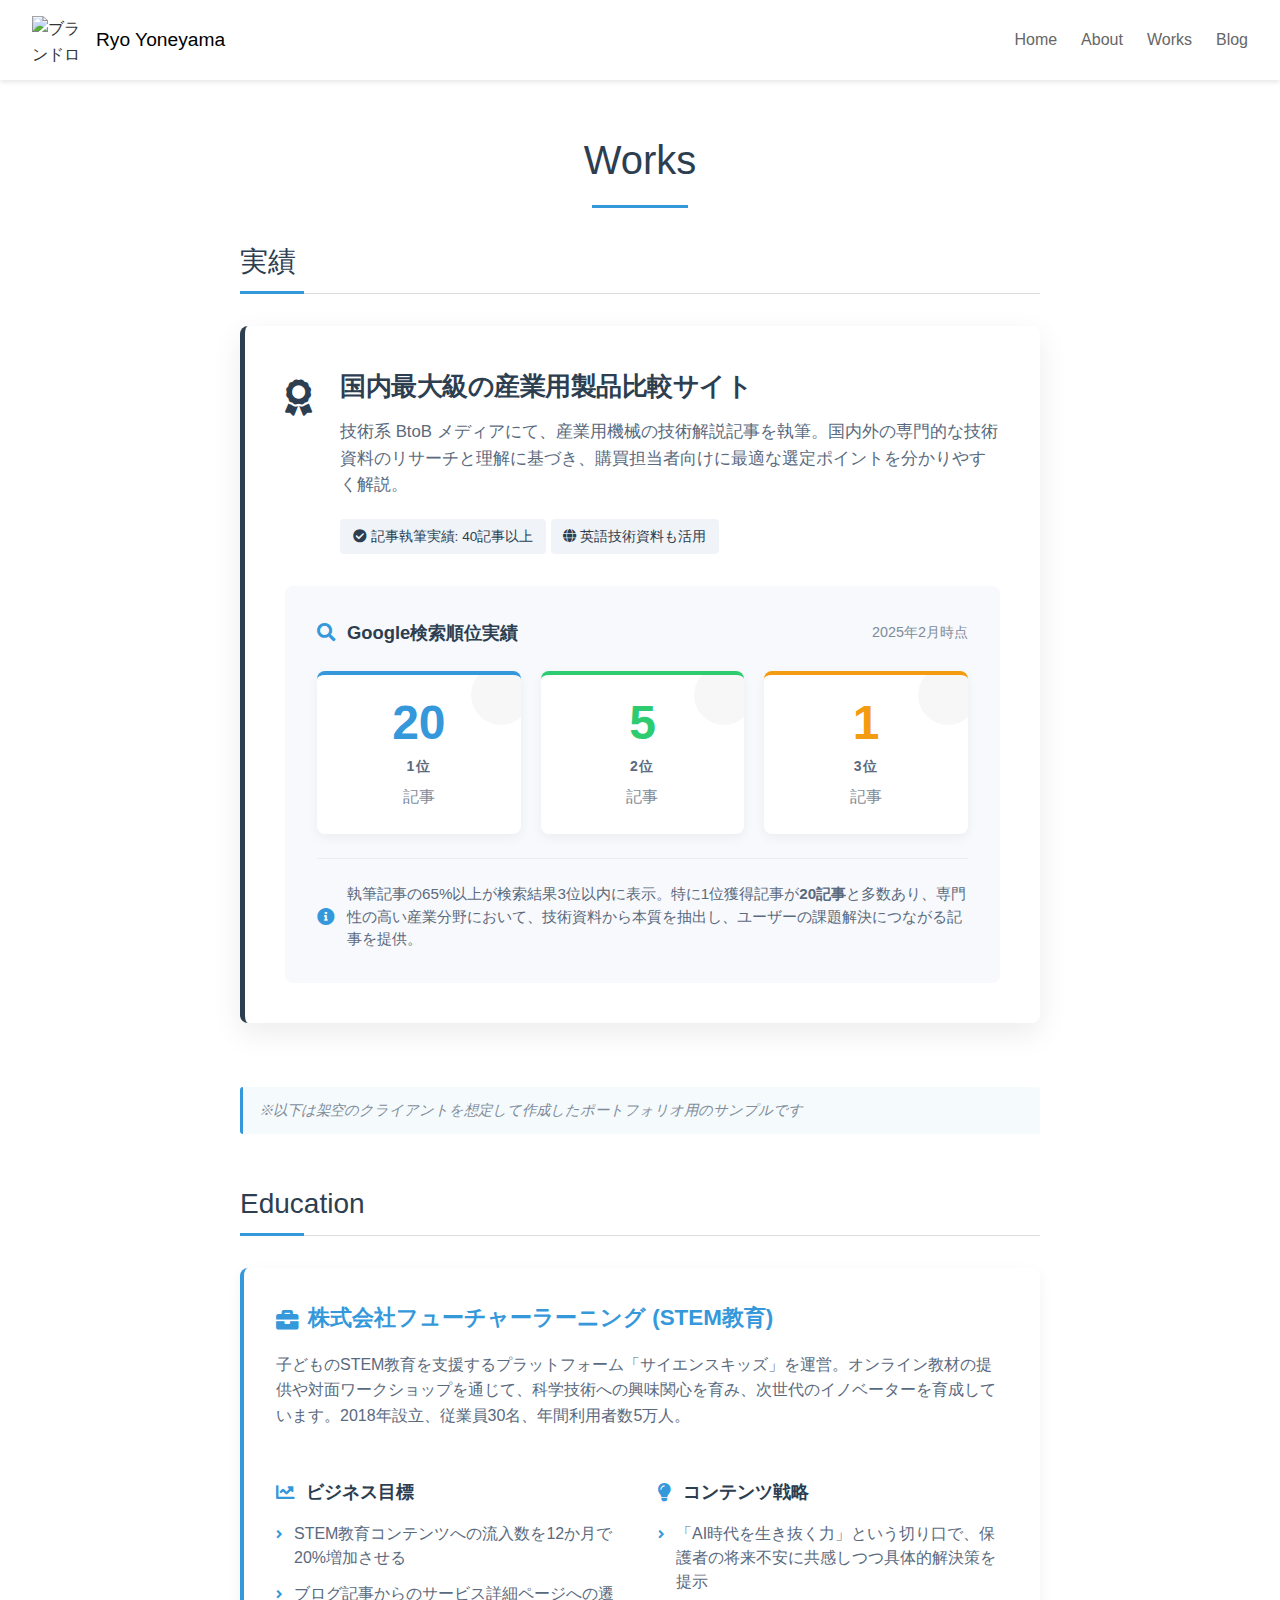
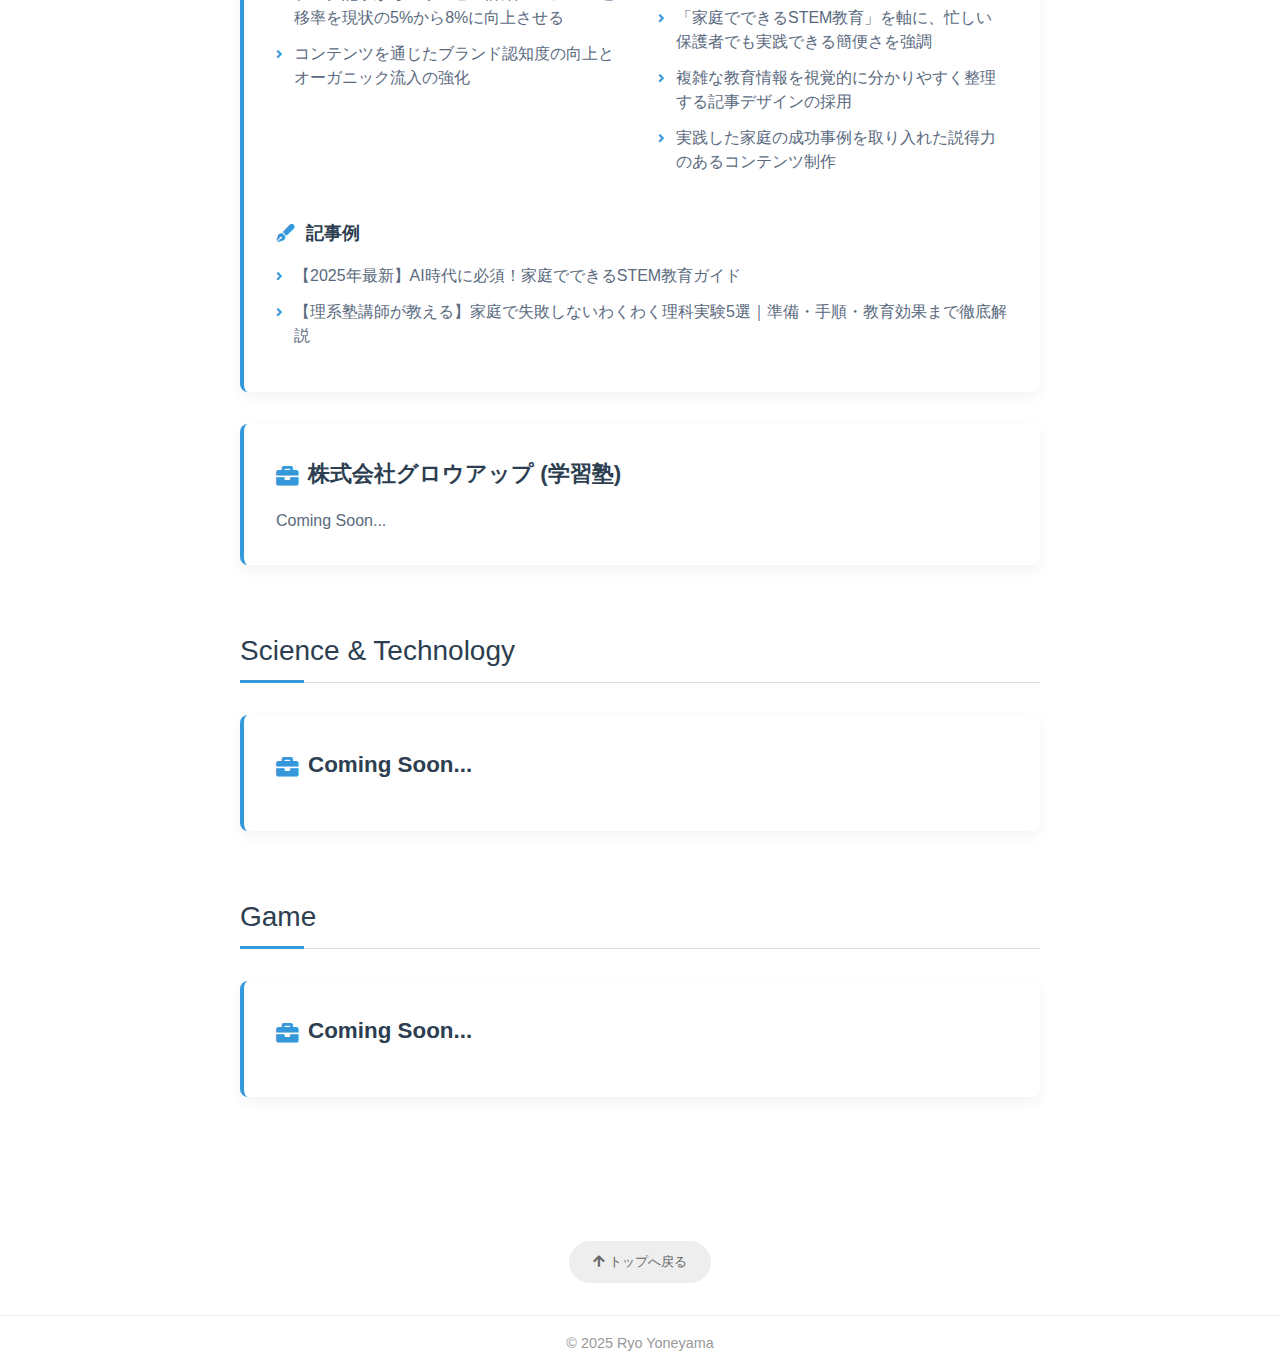
==== commit 199d7f83: "サイトを更新しました" ====
--- a/Works/index.html
+++ b/Works/index.html
@@ -65,13 +65,13 @@
         </div>
         
         <div class="metric-card">
-          <div class="metric-number">4</div>
+          <div class="metric-number">5</div>
           <div class="metric-label">2位</div>
           <div class="metric-description">記事</div>
         </div>
         
         <div class="metric-card">
-          <div class="metric-number">2</div>
+          <div class="metric-number">1</div>
           <div class="metric-label">3位</div>
           <div class="metric-description">記事</div>
         </div>
--- a/styles/style.css
+++ b/styles/style.css
@@ -1,4 +1,3 @@
-
 /* styles/style.css */
 /* リセットCSS (必要に応じて追加) */
 body, h1, h2, h3, p, ul, li {
@@ -50,7 +49,7 @@
 }
 
 
-/* ナビゲーション */
+/* ナビゲーション - レスポンシブ対応 */
 nav {
   display: flex;
   justify-content: space-between;
@@ -58,49 +57,58 @@
   padding: 1rem 2rem;
   background-color: #fff;
   box-shadow: 0 2px 5px rgba(0, 0, 0, 0.1);
-}
-
-
-/* styles/style.css */
+  position: relative;
+  z-index: 100;
+}
+
 
 .brand a {
-    display: flex;
-    align-items: center;
-    gap: 1rem; /* ロゴとテキストの間隔 */
-    text-decoration: none;
-    color: inherit;
-  }
+  display: flex;
+  align-items: center;
+  gap: 1rem; /* ロゴとテキストの間隔 */
+  text-decoration: none;
+  color: inherit;
+}
   
 .logo {
-    width: 3rem;
-    height: 3rem;
-  }
+  width: 3rem;
+  height: 3rem;
+}
   
 .brand span {
-    font-size: 1.2rem;      /* 画像に合わせて調整 */
-    font-weight: 400;      /* 画像に合わせて調整 */
-    font-family: sans-serif; /* より一般的なサンセリフ体に */
-    color: #000;            /* 画像に合わせて黒に */
-  }
-
+  font-size: 1.2rem;      /* 画像に合わせて調整 */
+  font-weight: 400;      /* 画像に合わせて調整 */
+  font-family: sans-serif; /* より一般的なサンセリフ体に */
+  color: #000;            /* 画像に合わせて黒に */
+}
+
+/* モバイルメニューのトグルボタン追加 */
+.menu-toggle {
+  display: none;
+  font-size: 1.5rem;
+  cursor: pointer;
+  color: #666;
+}
+
+.menu {
+  display: flex;
+  align-items: center;
+}
 
 .menu a {
   margin-left: 1.5rem;
   text-decoration: none;
   color: #666;
-  transition: color 0.2s;
-}
-
+  transition: color 0.2s, transform 0.2s;
+}
 
 .menu a:hover {
   color: #333;
-}
-
-
-/* 改善したヒーローセクションのCSS */
-
-/* エレガントなフォントを使用したヒーローセクションのCSS（アニメーションなし） */
-
+  transform: translateY(-2px);
+}
+
+
+/* ヒーローセクションのCSS - レスポンシブ対応済み */
 .hero {
   position: relative;
   height: 85vh;
@@ -130,6 +138,7 @@
   left: 10%;
   transform: translateY(-50%);
   max-width: 40rem;
+  width: 80%;
   z-index: 10;
   color: #fff;
 }
@@ -162,7 +171,6 @@
 .hero-line, 
 .hero-line-sub {
   display: block;
-  white-space: nowrap;
   position: relative;
 }
 
@@ -197,36 +205,6 @@
   transform: translateX(5px);
 }
 
-/* レスポンシブ調整 */
-@media (max-width: 768px) {
-  .hero-content {
-    left: 5%;
-    right: 5%;
-  }
-
-  .hero-headline {
-    font-size: 2.2rem;
-  }
-
-  .hero-subtext {
-    font-size: 1.3rem;
-  }
-}
-
-@media (max-width: 480px) {
-  .hero {
-    height: 80vh;
-  }
-
-  .hero-headline {
-    font-size: 1.9rem;
-  }
-
-  .hero-subtext {
-    font-size: 1.1rem;
-  }
-}
-
 /* フェードイン用のアニメーション定義 */
 @keyframes fadeInDown {
   from {
@@ -268,6 +246,114 @@
   opacity: 0;
   animation: fadeInDown 0.7s ease forwards;
   animation-delay: 2s;
+}
+
+/* レスポンシブ対応 - 強化バージョン */
+/* タブレット (768px〜1023px) */
+@media (max-width: 1023px) {
+  .hero-headline {
+    font-size: 2.4rem;
+  }
+  
+  .hero-subtext {
+    font-size: 1.3rem;
+  }
+  
+  .hero-content {
+    left: 8%;
+    max-width: 80%;
+  }
+}
+
+/* モバイル大 (481px〜767px) */
+@media (max-width: 767px) {
+  /* ナビゲーションモバイルスタイル */
+  nav {
+    padding: 1rem;
+  }
+  
+  .menu-toggle {
+    display: block;
+  }
+  
+  .menu {
+    position: absolute;
+    top: 100%;
+    left: 0;
+    width: 100%;
+    flex-direction: column;
+    background-color: #fff;
+    box-shadow: 0 5px 10px rgba(0, 0, 0, 0.1);
+    padding: 1rem 0;
+    display: none;
+    z-index: 100;
+  }
+  
+  .menu.active {
+    display: flex;
+  }
+  
+  .menu a {
+    margin: 0;
+    padding: 0.8rem 2rem;
+    width: 100%;
+    text-align: left;
+  }
+  
+  /* ヒーローセクションモバイルスタイル */
+  .hero {
+    height: 75vh;
+  }
+  
+  .hero-content {
+    left: 0;
+    width: 100%;
+    padding: 0 1.5rem;
+    box-sizing: border-box;
+    text-align: center;
+  }
+  
+  .hero-headline {
+    font-size: 2rem;
+  }
+  
+  .hero-subtext {
+    font-size: 1.2rem;
+  }
+  
+  .hero-line, 
+  .hero-line-sub {
+    white-space: normal;
+  }
+}
+
+/* モバイル小 (〜480px) */
+@media (max-width: 480px) {
+  .logo {
+    width: 2.5rem;
+    height: 2.5rem;
+  }
+  
+  .brand span {
+    font-size: 1rem;
+  }
+  
+  .hero {
+    height: 85vh;
+  }
+  
+  .hero-headline {
+    font-size: 1.8rem;
+  }
+  
+  .hero-subtext {
+    font-size: 1rem;
+  }
+  
+  .hero-cta {
+    padding: 0.8rem 1.8rem;
+    font-size: 0.9rem;
+  }
 }
 
 
